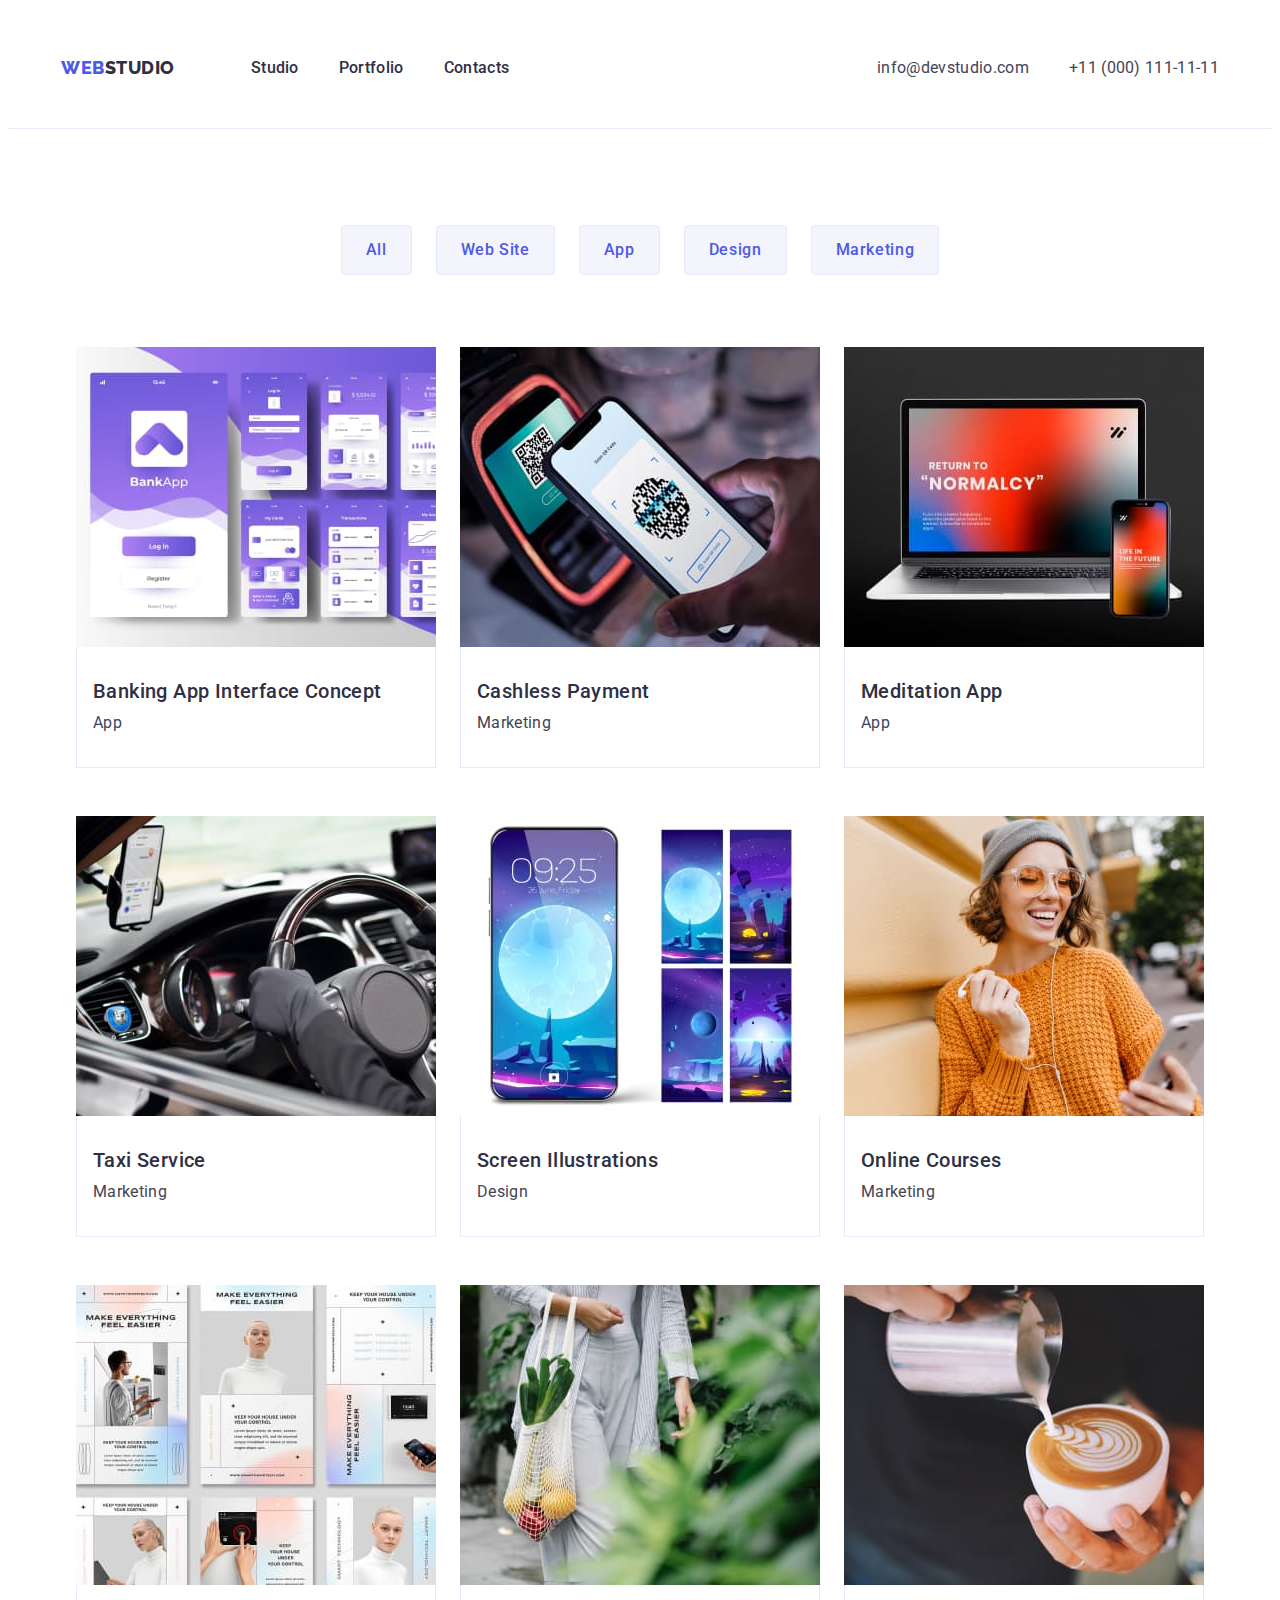
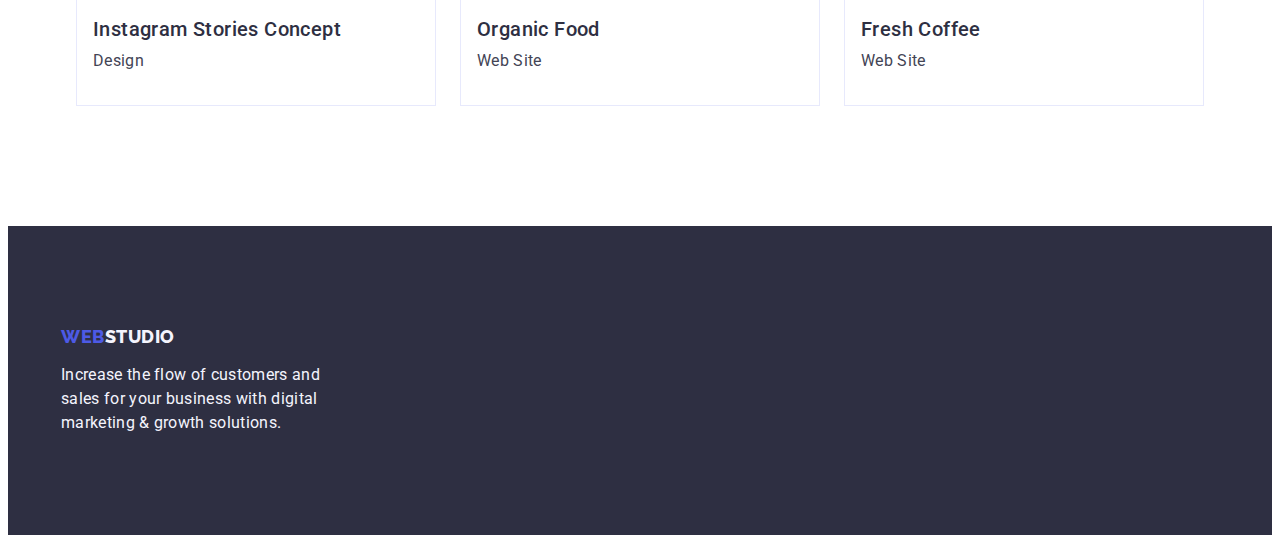
==== portfolio.html @ ac9d4837 "start" ====
<!DOCTYPE html>
<html lang="en">
  <head>
    <meta charset="UTF-8" />
    <meta http-equiv="X-UA-Compatible" content="IE=edge" />
    <meta name="viewport" content="width=device-width, initial-scale=1.0" />

    <link rel="preconnect" href="https://fonts.googleapis.com" />
    <link rel="preconnect" href="https://fonts.gstatic.com" crossorigin />
    <link
      href="https://fonts.googleapis.com/css2?family=Raleway:wght@800&family=Roboto:wght@400;500;700&display=swap"
      rel="stylesheet"
    />

    <title>Web Studio</title>
    <link
      rel="stylesheet"
      href="https://cdnjs.cloudflare.com/ajax/libs/modern-normalize/2.0.0/modern-normalize.min.css"
      integrity="sha512-4xo8blKMVCiXpTaLzQSLSw3KFOVPWhm/TRtuPVc4WG6kUgjH6J03IBuG7JZPkcWMxJ5huwaBpOpnwYElP/m6wg=="
      crossorigin="anonymous"
      referrerpolicy="no-referrer"
    />
    <link rel="stylesheet" href="./css/style.css" />
  </head>
  <body class="body">
    <header class="header">
      <div class="container header-container">
        <nav class="header-nav">
          <a class="header-name link" href="./index.html"
            >Web<span class="name-logo">Studio</span></a
          >
          <ul class="header-page list">
            <li><a class="header-menu link" href="./index.html">Studio</a></li>
            <li>
              <a class="header-menu link" href="./portfolio.html">Portfolio</a>
            </li>
            <li><a class="header-menu link" href="">Contacts</a></li>
          </ul>
        </nav>
        <address class="header-adress">
          <ul class="header-link list">
            <li>
              <a class="header-link-soc link" href="mailto:info@devstudio.com"
                >info@devstudio.com</a
              >
            </li>
            <li>
              <a class="header-link-soc link" href="tel:+110001111111"
                >+11 (000) 111-11-11</a
              >
            </li>
          </ul>
        </address>
      </div>
    </header>

    <main>
      <section class="section">
        <div class="container">
          <h1 class="visually-hidden">buttons</h1>

          <ul class="buttons list">
            <li class="buttons-list list">
              <button type="button" class="button-soc">All</button>
            </li>
            <li class="list">
              <button type="button" class="button-soc">Web Site</button>
            </li>
            <li class="list">
              <button type="button" class="button-soc">App</button>
            </li>
            <li class="list">
              <button type="button" class="button-soc">Design</button>
            </li>
            <li class="list">
              <button type="button" class="button-soc">Marketing</button>
            </li>
          </ul>

          <ul class="section-img list">
            <li class="section-work">
              <a class="section link" href="/">
                <img
                  src="./images/img1-1-portfolio.jpg"
                  alt="Banking app"
                  height="300"
                  width="360"
                />
                <div class="section-card">
                  <h2 class="section-activity">
                    Banking App Interface Concept
                  </h2>
                  <p class="section-text">App</p>
                </div>
              </a>
            </li>
            <li class="section-work">
              <a class="section link" href="/">
                <img
                  src="./images/img2-1-portfolio.jpg"
                  alt="Marketing cashless"
                  height="300"
                  width="360"
                />
                <div class="section-card">
                  <h2 class="section-activity">Cashless Payment</h2>
                  <p class="section-text">Marketing</p>
                </div>
              </a>
            </li>
            <li class="section-work">
              <a class="section link" href="/">
                <img
                  src="./images/img3-1-portfolio.jpg"
                  alt="Meditation app"
                  height="300"
                  width="360"
                />
                <div class="section-card">
                  <h2 class="section-activity">Meditation App</h2>
                  <p class="section-text">App</p>
                </div>
              </a>
            </li>
            <li class="section-work">
              <a class="section link" href="/">
                <img
                  src="./images/img1-2-portfolio.jpg"
                  alt="Marketing taxi"
                  height="300"
                  width="360"
                />
                <div class="section-card">
                  <h2 class="section-activity">Taxi Service</h2>
                  <p class="section-text">Marketing</p>
                </div>
              </a>
            </li>
            <li class="section-work">
              <a class="section link" href="/">
                <img
                  src="./images/img2-2-portfolio.jpg"
                  alt="Design illustrations"
                  height="300"
                  width="360"
                />
                <div class="section-card">
                  <h2 class="section-activity">Screen Illustrations</h2>
                  <p class="section-text">Design</p>
                </div>
              </a>
            </li>
            <li class="section-work">
              <a class="section link" href="/">
                <img
                  src="./images/img3-2-portfolio.jpg"
                  alt="Marketing courses"
                  height="300"
                  width="360"
                />
                <div class="section-card">
                  <h2 class="section-activity">Online Courses</h2>
                  <p class="section-text">Marketing</p>
                </div>
              </a>
            </li>
            <li class="section-work">
              <a class="section link" href="/">
                <img
                  src="./images/img1-3-portfolio.jpg"
                  alt="Design instagram"
                  height="300"
                  width="360"
                />
                <div class="section-card">
                  <h2 class="section-activity">Instagram Stories Concept</h2>
                  <p class="section-text">Design</p>
                </div>
              </a>
            </li>
            <li class="section-work">
              <a class="section link" href="/">
                <img
                  src="./images/img2-3-portfolio.jpg"
                  alt="Web site food"
                  height="300"
                  width="360"
                />
                <div class="section-card">
                  <h2 class="section-activity">Organic Food</h2>
                  <p class="section-text">Web Site</p>
                </div>
              </a>
            </li>
            <li class="section-work">
              <a class="section link" href="/">
                <img
                  src="./images/img3-3-portfolio.jpg"
                  alt="Web site coffee"
                  height="300"
                  width="360"
                />
                <div class="section-card">
                  <h2 class="section-activity">Fresh Coffee</h2>
                  <p class="section-text">Web Site</p>
                </div>
              </a>
            </li>
          </ul>
        </div>
      </section>
    </main>

    <footer class="footer">
      <div class="container footer-container">
        <a class="footer-name link" href="./index.html"
          >Web<span class="name">Studio</span></a
        >
        <p class="footer-text">
          Increase the flow of customers and sales for your business with
          digital marketing & growth solutions.
        </p>
      </div>
    </footer>
  </body>
</html>
---- css/style.css ----
:root {
  --text-section-color: #434455;
  --button-color: #4d5ae5;
  --logo-color: #2e2f42;
  --safari-color: #f4f4fd;
  --main-title-color: #ffffff;
}

body {
  font-family: "Roboto", sans-serif;
  background: var(--main-title-color);
  color: var(--text-section-color);
}

p,
h1,
h2,
h3,
h4,
h5,
h6 {
  margin-top: 0;
  margin-bottom: 0;
}

ul {
  list-style-type: none;
  margin-top: 0;
  margin-bottom: 0;
  padding-left: 0;
}

img {
  display: block;
}

.link {
  text-decoration: none;
}

.list {
  list-style: none;
  margin-top: 0%;
  margin-bottom: 0;
  padding-left: 0%;
}

.container {
  width: 100%;
  max-width: 1158px;
  padding-left: 15px;
  padding-right: 15px;
  margin: 0 auto;
  align-items: center;
  /* outline: 1px solid red; */
}

/*----------BODY----------*/

.body {
  color: #434455;
  background-color: #ffffff;
}

/*----------HEADER-----------*/

.header {
  background: #ffffff;
  border-bottom: 1px solid #e7e9fc;
  padding: 24px 0;
}

.header-container {
  display: flex;
  /* gap: 40px; */
  align-items: center;
}

.header-nav {
  /* padding-top: 24px;
  padding-bottom: 24px; */
  display: flex;
  align-items: center;
  /* flex-grow: 1;
  justify-content: space-between; */
}

.header-name {
  font-family: "Raleway", sans-serif;
  font-style: normal;
  font-weight: 800;
  font-size: 18px;
  line-height: 1.17;
  letter-spacing: 0.03em;
  text-transform: uppercase;
  color: var(--button-color);
  display: inline-block;
  margin-right: 76px;
}

.header-name span {
  font-family: "Raleway", sans-serif;
  color: var(--logo-color);
}

.header-page {
  display: flex;
  gap: 40px;
  justify-content: space-between;
}

.header-menu {
  display: flex;
  font-weight: 500;
  font-size: 16px;
  line-height: 1.5;
  letter-spacing: 0.02em;
  color: var(--logo-color);
  padding: 24px 0;
}

.header-menu:hover,
.header-menu:focus {
  color: #404bbf;
}

.header-adress {
  font-style: normal;
  margin-left: auto;
}

.header-link {
  display: flex;
  gap: 40px;
}

.header-link-soc {
  font-weight: 400;
  font-size: 16px;
  line-height: 1.5;
  letter-spacing: 0.02em;
  color: #434455;
}

.header-link-soc:hover,
.header-link-soc:focus {
  color: #404bbf;
}

/*----------HERO-----------*/

.hero {
  padding-top: 188px;
  padding-bottom: 188px;
  background: var(--logo-color);
}

.hero-name {
  font-family: "Roboto";
  font-style: normal;
  text-align: center;
  font-weight: 700;
  font-size: 56px;
  line-height: 1.07;
  letter-spacing: 0.02em;
  color: var(--main-title-color);
  margin-left: auto;
  margin-right: auto;
  margin-bottom: 48px;
  max-width: 496px;
  max-height: 120px;
}

.hero-button {
  font-family: "Roboto", sans-serif;
  font-style: normal;
  font-weight: 500;
  font-size: 16px;
  line-height: 1.5;
  letter-spacing: 0.04em;
  color: var(--main-title-color);
  background-color: var(--button-color);
  cursor: pointer;
  display: block;
  min-width: 169px;
  min-height: 56px;
  text-align: center;
  border: none;
  background-color: var(--button-color);
  border-radius: 4px;
  margin-left: auto;
  margin-right: auto;
}

.hero-button:hover,
.hero-button:focus {
  background-color: #404bbf;
}

/*----------SECTION1-----------*/

.scroll {
  padding-top: 120px;
  padding-bottom: 120px;
}

.scroll-list {
  display: flex;
  gap: 24px;
}

.visually-hidden {
  position: absolute;
  width: 1px;
  height: 1px;
  margin: -1px;
  border: 0;
  padding: 0;
  white-space: nowrap;
  clip-path: inset(100%);
  clip: rect(0 0 0 0);
  overflow: hidden;
}

.scroll-item {
  width: calc((100% - 72px) / 4);
}

.scroll-name {
  font-weight: 500;
  font-size: 20px;
  line-height: 1.2;
  letter-spacing: 0.02em;
  color: var(--logo-color);
  list-style: none;
  margin-bottom: 8px;
}

.scroll-text {
  /* font-weight: 400; */
  font-size: 16px;
  line-height: 1.5;
  letter-spacing: 0.02em;
  color: #434455;
}

/*----------WORK-----------*/

.work-are {
  padding-bottom: 120px;
}

.work-name {
  font-weight: 700;
  font-size: 36px;
  line-height: 1.11;
  letter-spacing: 0.02em;
  text-align: center;
  text-transform: capitalize;
  color: var(--logo-color);
  margin-bottom: 72px;
}

.work-list {
  /* padding-top: 20px;
  padding-bottom: 120px; */
  display: flex;
  gap: 24px;
}

/* .work-item {
  width: calc((100% - 48px) / 3);
} */

/*----------MADE-----------*/

.made {
  background-color: var(--safari-color);
  height: 732px;
  padding-top: 120px;
  padding-bottom: 120px;
}

.made-team {
  font-weight: 700;
  font-size: 36px;
  line-height: 1.11;
  letter-spacing: 0.02em;
  text-align: center;
  text-transform: capitalize;
  color: var(--logo-color);
  /* padding-top: 120px; */
  margin-bottom: 72px;
}

.made-list {
  display: flex;
  gap: 24px;
}

.made-item {
  background-color: #ffffff;
  border-radius: 0px 0px 4px 4px;
}

.made-name {
  font-weight: 500;
  font-size: 20px;
  line-height: 1.2;
  letter-spacing: 0.02em;
  color: var(--logo-color);
  text-align: center;
  /* padding-top: 32px; */
  margin-bottom: 8px;
}

.made-card {
  padding: 32px 16px;
}

.made-activity {
  font-weight: 400;
  font-size: 16px;
  line-height: 1.5;
  letter-spacing: 0.02em;
  color: #434455;
  text-align: center;
  /* padding-bottom: 32px; */
}

/*----------FOOTER-----------*/

.footer {
  background-color: var(--logo-color);
  /* height: 312px; */
  padding-top: 100px;
  padding-bottom: 100px;
}

.footer-container {
  /* display: block; */
  /* padding-top: 100px;
  padding-bottom: 100px; */
}

.footer-name {
  font-family: "Raleway", sans-serif;
  font-style: normal;
  font-weight: 800;
  font-size: 18px;
  line-height: 1.17;
  letter-spacing: 0.03em;
  text-transform: uppercase;
  color: var(--button-color);
  display: inline-block;
  margin-bottom: 16px;
}

.name {
  font-family: "Raleway", sans-serif;
  color: var(--safari-color);
}

.footer-text {
  font-weight: 400;
  font-size: 16px;
  line-height: 1.5;
  letter-spacing: 0.02em;
  color: var(--safari-color);
  width: 264px;
  /* height: 72px;
  padding-top: 16px; */
}

/*===============PORTFOLIO===============*/
/*---------------HEADER---------------*/

/*-----------------MAIN-----------------*/

.name-logo {
  color: #2e2f42;
}

.button-soc {
  font-family: "Roboto", sans-serif;
  font-style: normal;
  font-weight: 500;
  font-size: 16px;
  line-height: 1.5;
  letter-spacing: 0.04em;
  color: var(--button-color);
  background-color: var(--safari-color);
  cursor: pointer;
  border: 1px solid #e7e9fc;
  border-radius: 4px;
  display: block;
  padding: 12px 24px 12px 24px;
}

.button-soc:hover,
.button-soc:focus {
  color: #ffffff;
  background-color: #404bbf;
  border: 1px solid transparent;
}

.buttons {
  display: flex;
  justify-content: center;
  margin-bottom: 72px;
  margin-left: auto;
  margin-right: auto;
  gap: 24px;
}

/* .buttons-list {
} */

/*-----------------SECTION-----------------*/

.section {
  padding-top: 96px;
  padding-bottom: 120px;
}

.section-img {
  display: flex;
  flex-wrap: wrap;
  flex-direction: row;
  justify-content: center;
  padding: 0px;
  gap: 24px;
  row-gap: 48px;
}

.section-card {
  /* padding-top: 32px;
  padding-bottom: 32px;
  padding-left: 16px; */
  border-bottom: 1px solid #e7e9fc;
  border-left: 1px solid #e7e9fc;
  border-right: 1px solid #e7e9fc;
  padding: 32px 16px;
}

.section-work {
  /* width: calc((100%-48px) / 3); */
  background-color: #ffffff;
}

.section-activity {
  font-weight: 500;
  font-size: 20px;
  line-height: 1.2;
  letter-spacing: 0.02em;
  color: var(--logo-color);
  margin-bottom: 8px;
}

.section-text {
  /* font-weight: 400; */
  font-size: 16px;
  line-height: 1.5;
  letter-spacing: 0.02em;
  color: var(--text-section-color);
}
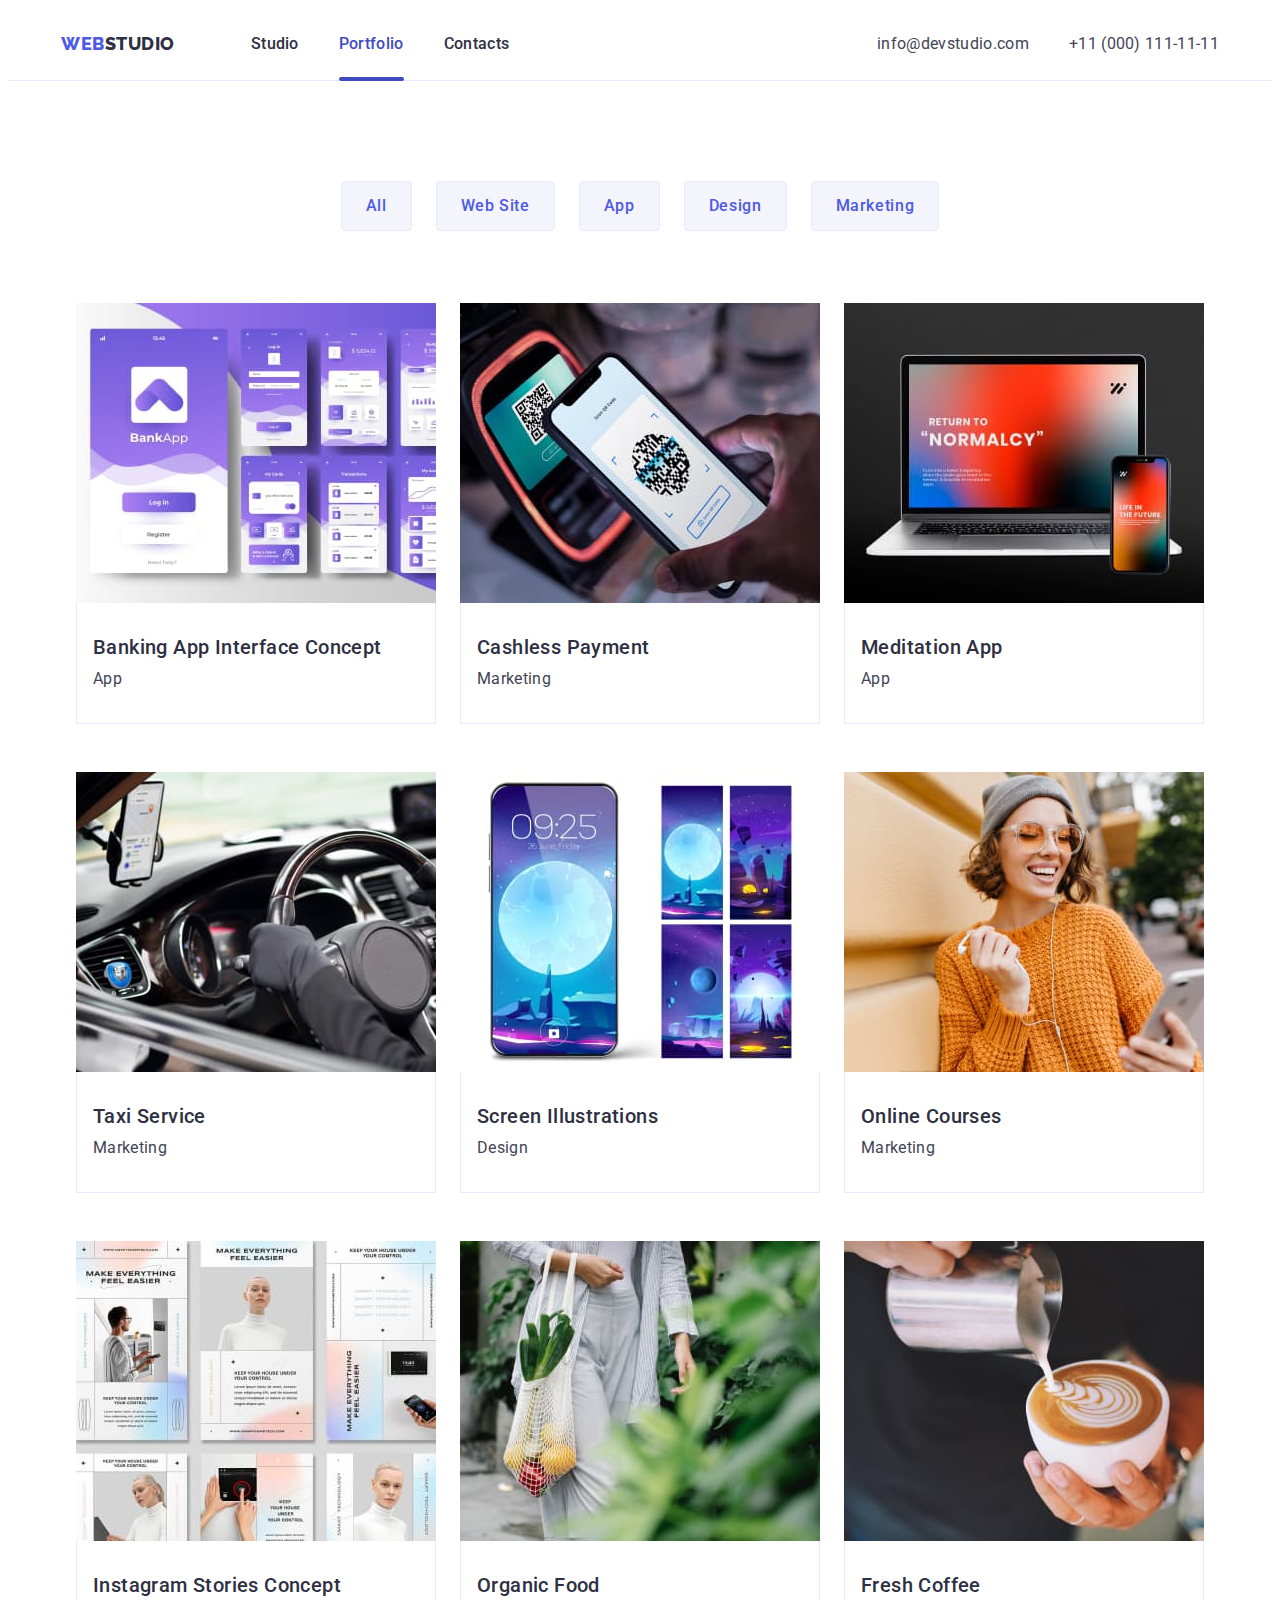
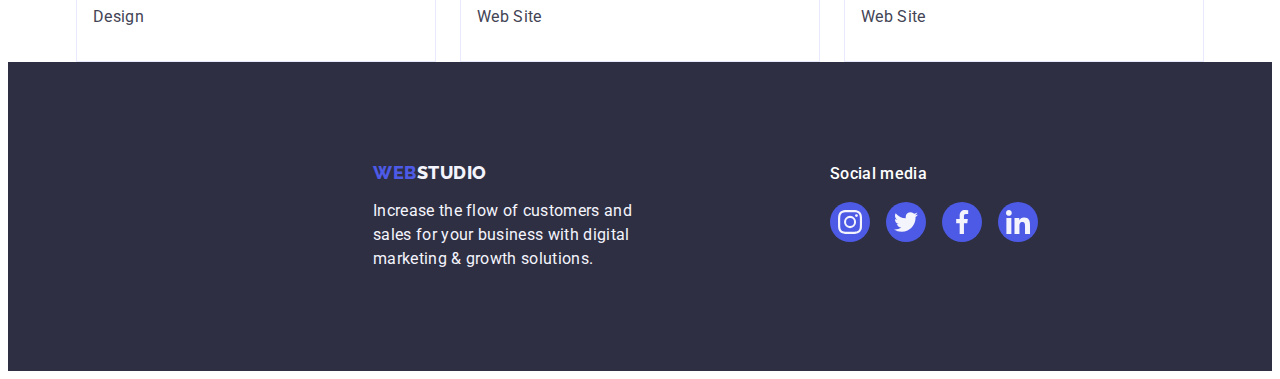
==== commit 7aaa461e: "ready" ====
--- a/portfolio.html
+++ b/portfolio.html
@@ -30,9 +30,13 @@
             >Web<span class="name-logo">Studio</span></a
           >
           <ul class="header-page list">
-            <li><a class="header-menu link" href="./index.html">Studio</a></li>
             <li>
-              <a class="header-menu link" href="./portfolio.html">Portfolio</a>
+              <a class="header-menu link" href="./index.html">Studio</a>
+            </li>
+            <li>
+              <a class="header-menu link active" href="./portfolio.html"
+                >Portfolio</a
+              >
             </li>
             <li><a class="header-menu link" href="">Contacts</a></li>
           </ul>
@@ -80,12 +84,19 @@
           <ul class="section-img list">
             <li class="section-work">
               <a class="section link" href="/">
-                <img
-                  src="./images/img1-1-portfolio.jpg"
-                  alt="Banking app"
-                  height="300"
-                  width="360"
-                />
+                <div class="section-cover-block">
+                  <img
+                    src="./images/img1-1-portfolio.jpg"
+                    alt="Banking app"
+                    height="300"
+                    width="360"
+                  />
+                  <p class="section-cover-text">
+                    14 Stylish and User-Friendly App Design Concepts · Task
+                    Manager App · Calorie Tracker App · Exotic Fruit Ecommerce
+                    App · Cloud Storage App
+                  </p>
+                </div>
                 <div class="section-card">
                   <h2 class="section-activity">
                     Banking App Interface Concept
@@ -96,12 +107,19 @@
             </li>
             <li class="section-work">
               <a class="section link" href="/">
-                <img
-                  src="./images/img2-1-portfolio.jpg"
-                  alt="Marketing cashless"
-                  height="300"
-                  width="360"
-                />
+                <div class="section-cover-block">
+                  <img
+                    src="./images/img2-1-portfolio.jpg"
+                    alt="Banking app"
+                    height="300"
+                    width="360"
+                  />
+                  <p class="section-cover-text">
+                    14 Stylish and User-Friendly App Design Concepts · Task
+                    Manager App · Calorie Tracker App · Exotic Fruit Ecommerce
+                    App · Cloud Storage App
+                  </p>
+                </div>
                 <div class="section-card">
                   <h2 class="section-activity">Cashless Payment</h2>
                   <p class="section-text">Marketing</p>
@@ -110,12 +128,19 @@
             </li>
             <li class="section-work">
               <a class="section link" href="/">
-                <img
-                  src="./images/img3-1-portfolio.jpg"
-                  alt="Meditation app"
-                  height="300"
-                  width="360"
-                />
+                <div class="section-cover-block">
+                  <img
+                    src="./images/img3-1-portfolio.jpg"
+                    alt="Banking app"
+                    height="300"
+                    width="360"
+                  />
+                  <p class="section-cover-text">
+                    14 Stylish and User-Friendly App Design Concepts · Task
+                    Manager App · Calorie Tracker App · Exotic Fruit Ecommerce
+                    App · Cloud Storage App
+                  </p>
+                </div>
                 <div class="section-card">
                   <h2 class="section-activity">Meditation App</h2>
                   <p class="section-text">App</p>
@@ -124,12 +149,19 @@
             </li>
             <li class="section-work">
               <a class="section link" href="/">
-                <img
-                  src="./images/img1-2-portfolio.jpg"
-                  alt="Marketing taxi"
-                  height="300"
-                  width="360"
-                />
+                <div class="section-cover-block">
+                  <img
+                    src="./images/img1-2-portfolio.jpg"
+                    alt="Banking app"
+                    height="300"
+                    width="360"
+                  />
+                  <p class="section-cover-text">
+                    14 Stylish and User-Friendly App Design Concepts · Task
+                    Manager App · Calorie Tracker App · Exotic Fruit Ecommerce
+                    App · Cloud Storage App
+                  </p>
+                </div>
                 <div class="section-card">
                   <h2 class="section-activity">Taxi Service</h2>
                   <p class="section-text">Marketing</p>
@@ -138,12 +170,19 @@
             </li>
             <li class="section-work">
               <a class="section link" href="/">
-                <img
-                  src="./images/img2-2-portfolio.jpg"
-                  alt="Design illustrations"
-                  height="300"
-                  width="360"
-                />
+                <div class="section-cover-block">
+                  <img
+                    src="./images/img2-2-portfolio.jpg"
+                    alt="Banking app"
+                    height="300"
+                    width="360"
+                  />
+                  <p class="section-cover-text">
+                    14 Stylish and User-Friendly App Design Concepts · Task
+                    Manager App · Calorie Tracker App · Exotic Fruit Ecommerce
+                    App · Cloud Storage App
+                  </p>
+                </div>
                 <div class="section-card">
                   <h2 class="section-activity">Screen Illustrations</h2>
                   <p class="section-text">Design</p>
@@ -152,12 +191,19 @@
             </li>
             <li class="section-work">
               <a class="section link" href="/">
-                <img
-                  src="./images/img3-2-portfolio.jpg"
-                  alt="Marketing courses"
-                  height="300"
-                  width="360"
-                />
+                <div class="section-cover-block">
+                  <img
+                    src="./images/img3-2-portfolio.jpg"
+                    alt="Banking app"
+                    height="300"
+                    width="360"
+                  />
+                  <p class="section-cover-text">
+                    14 Stylish and User-Friendly App Design Concepts · Task
+                    Manager App · Calorie Tracker App · Exotic Fruit Ecommerce
+                    App · Cloud Storage App
+                  </p>
+                </div>
                 <div class="section-card">
                   <h2 class="section-activity">Online Courses</h2>
                   <p class="section-text">Marketing</p>
@@ -166,12 +212,19 @@
             </li>
             <li class="section-work">
               <a class="section link" href="/">
-                <img
-                  src="./images/img1-3-portfolio.jpg"
-                  alt="Design instagram"
-                  height="300"
-                  width="360"
-                />
+                <div class="section-cover-block">
+                  <img
+                    src="./images/img1-3-portfolio.jpg"
+                    alt="Banking app"
+                    height="300"
+                    width="360"
+                  />
+                  <p class="section-cover-text">
+                    14 Stylish and User-Friendly App Design Concepts · Task
+                    Manager App · Calorie Tracker App · Exotic Fruit Ecommerce
+                    App · Cloud Storage App
+                  </p>
+                </div>
                 <div class="section-card">
                   <h2 class="section-activity">Instagram Stories Concept</h2>
                   <p class="section-text">Design</p>
@@ -180,12 +233,19 @@
             </li>
             <li class="section-work">
               <a class="section link" href="/">
-                <img
-                  src="./images/img2-3-portfolio.jpg"
-                  alt="Web site food"
-                  height="300"
-                  width="360"
-                />
+                <div class="section-cover-block">
+                  <img
+                    src="./images/img2-3-portfolio.jpg"
+                    alt="Banking app"
+                    height="300"
+                    width="360"
+                  />
+                  <p class="section-cover-text">
+                    14 Stylish and User-Friendly App Design Concepts · Task
+                    Manager App · Calorie Tracker App · Exotic Fruit Ecommerce
+                    App · Cloud Storage App
+                  </p>
+                </div>
                 <div class="section-card">
                   <h2 class="section-activity">Organic Food</h2>
                   <p class="section-text">Web Site</p>
@@ -194,12 +254,19 @@
             </li>
             <li class="section-work">
               <a class="section link" href="/">
-                <img
-                  src="./images/img3-3-portfolio.jpg"
-                  alt="Web site coffee"
-                  height="300"
-                  width="360"
-                />
+                <div class="section-cover-block">
+                  <img
+                    src="./images/img3-3-portfolio.jpg"
+                    alt="Banking app"
+                    height="300"
+                    width="360"
+                  />
+                  <p class="section-cover-text">
+                    14 Stylish and User-Friendly App Design Concepts · Task
+                    Manager App · Calorie Tracker App · Exotic Fruit Ecommerce
+                    App · Cloud Storage App
+                  </p>
+                </div>
                 <div class="section-card">
                   <h2 class="section-activity">Fresh Coffee</h2>
                   <p class="section-text">Web Site</p>
@@ -221,6 +288,64 @@
           digital marketing & growth solutions.
         </p>
       </div>
+      </div>
+      <div class="container footer-social">
+        <h3 class="footer-soc-title">Social media</h3>
+        <ul class="footer-soc-list">
+          <li class="footer-soc-item">
+            <a
+              class="footer-soc-link"
+              href="https://www.instagram.com"
+              aria-label="instagram"
+              target="_blank"
+              rel="noopener noreferrer"
+            >
+              <svg class="footer-soc-icon" width="40" height="40">
+                <use href="./images/icons.svg#icon-instagram"></use>
+              </svg>
+            </a>
+          </li>
+          <li class="footer-soc-item">
+            <a
+              class="footer-soc-link"
+              href="https://twitter.com"
+              aria-label="twitter"
+              target="_blank"
+              rel="noopener noreferrer"
+            >
+              <svg class="footer-soc-icon" width="40" height="40">
+                <use href="./images/icons.svg#icon-twitter"></use>
+              </svg>
+            </a>
+          </li>
+          <li class="footer-soc-item">
+            <a
+              class="footer-soc-link"
+              href="https://www.facebook.com"
+              aria-label="facebook"
+              target="_blank"
+              rel="noopener noreferrer"
+            >
+              <svg class="footer-soc-icon" width="40" height="40">
+                <use href="./images/icons.svg#icon-facebook"></use>
+              </svg>
+            </a>
+          </li>
+          <li class="footer-soc-item">
+            <a
+              class="footer-soc-link"
+              href="https://in.linkedin.com"
+              aria-label="linkedin"
+              target="_blank"
+              rel="noopener noreferrer"
+            >
+              <svg class="footer-soc-icon" width="40" height="40">
+                <use href="./images/icons.svg#icon-linkedin"></use>
+              </svg>
+            </a>
+          </li>
+        </ul>
+      </div>
     </footer>
   </body>
 </html>
--- a/css/style.css
+++ b/css/style.css
@@ -67,13 +67,14 @@
 .header {
   background: #ffffff;
   border-bottom: 1px solid #e7e9fc;
-  padding: 24px 0;
+  /* padding: 24px 0; */
 }
 
 .header-container {
   display: flex;
   /* gap: 40px; */
   align-items: center;
+  margin-bottom: ;
 }
 
 .header-nav {
@@ -117,6 +118,25 @@
   letter-spacing: 0.02em;
   color: var(--logo-color);
   padding: 24px 0;
+  transition: color 250ms linear;
+  transition-timing-function: cubic-bezier(0.4, 0, 0.2, 1);
+}
+
+.active {
+  position: relative;
+  display: inline-block;
+  color: #404bbf;
+}
+
+.active::after {
+  content: "";
+  position: absolute;
+  width: 100%;
+  height: 4px;
+  left: 0px;
+  background: #404bbf;
+  border-radius: 2px;
+  bottom: -1px;
 }
 
 .header-menu:hover,
@@ -153,6 +173,17 @@
   padding-top: 188px;
   padding-bottom: 188px;
   background: var(--logo-color);
+  background-image: linear-gradient(
+      to bottom,
+      rgba(46, 47, 66, 0.7),
+      rgba(46, 47, 66, 0.7)
+    ),
+    url(../images/people-office.jpg);
+  background-repeat: no-repeat;
+  background-position: center;
+  background-size: cover;
+  max-width: 1440px;
+  margin: 0 auto;
 }
 
 .hero-name {
@@ -190,11 +221,15 @@
   border-radius: 4px;
   margin-left: auto;
   margin-right: auto;
+  transition-property: background-color;
+  transition-duration: 250ms;
+  transition-timing-function: cubic-bezier(0.4, 0, 0.2, 1);
 }
 
 .hero-button:hover,
 .hero-button:focus {
   background-color: #404bbf;
+  box-shadow: 0px 4px 4px rgba(0, 0, 0, 0.15);
 }
 
 /*----------SECTION1-----------*/
@@ -207,6 +242,7 @@
 .scroll-list {
   display: flex;
   gap: 24px;
+  width: calc((100% - 72) / 4);
 }
 
 .visually-hidden {
@@ -226,6 +262,21 @@
   width: calc((100% - 72px) / 4);
 }
 
+.scroll-icon-fond {
+  display: flex;
+  align-items: center;
+  justify-content: center;
+  height: 112px;
+  background-color: var(--safari-color);
+  padding: 24px 100px;
+  border-radius: 4px;
+  margin-bottom: 8px;
+}
+
+.scroll-icon-item {
+  fill: #4d5ae5;
+}
+
 .scroll-name {
   font-weight: 500;
   font-size: 20px;
@@ -328,6 +379,98 @@
   /* padding-bottom: 32px; */
 }
 
+.made-soc-list {
+  display: flex;
+  gap: 24px;
+  justify-content: center;
+  align-items: center;
+  padding: 32px 0;
+}
+
+.made-soc-item {
+  background-color: var(--button-color);
+  width: 40px;
+  height: 40px;
+  border-radius: 50%;
+}
+
+.made-soc-link {
+  display: flex;
+  justify-content: center;
+  align-items: center;
+  width: 100%;
+  height: 100%;
+  background-color: var(--button-color);
+  border-radius: 50%;
+  transition: background-color 250ms cubic-bezier(0.4, 0, 0.2, 1);
+}
+
+.made-soc-icon {
+  fill: var(--safari-color);
+}
+
+.made-soc-link:hover,
+.made-soc-link:focus {
+  background-color: #404bbf;
+}
+
+.costumers-container {
+  padding-bottom: 120px;
+}
+
+.customers-title {
+  font-size: 36px;
+  line-height: 1.11;
+  text-align: center;
+  letter-spacing: 0.02em;
+  text-transform: capitalize;
+  color: var(--logo-color);
+  margin-top: 120px;
+  margin-bottom: 72px;
+}
+
+.customers-list {
+  display: flex;
+  align-items: flex-start;
+  padding: 0px;
+  gap: 24px;
+}
+
+.customers-item {
+  width: calc((100% - 120px) / 6);
+  height: 88px;
+}
+
+.customers-link {
+  width: 100%;
+  height: 100%;
+  border: 1px solid #8e8f99;
+  border-radius: 4px;
+  display: flex;
+  align-items: center;
+  justify-content: center;
+  color: #8e8f99;
+  transition: border-color 250ms cubic-bezier(0.4, 0, 0.2, 1),
+    color 250ms cubic-bezier(0.4, 0, 0.2, 1);
+}
+
+.customers-icon {
+  fill: currentColor;
+}
+.customers-link:hover,
+.customers-link:focus {
+  border-color: #404bbf;
+  color: #404bbf;
+  box-shadow: 0px 4px 4px rgba(0, 0, 0, 0.25);
+}
+
+.customers-item:hover .customers-link,
+.customers-item:focus .customers-link {
+  border: 1px solid #404bbf;
+  box-shadow: 0px 4px 4px rgba(0, 0, 0, 0.25);
+  border-radius: 4px;
+}
+
 /*----------FOOTER-----------*/
 
 .footer {
@@ -335,12 +478,13 @@
   /* height: 312px; */
   padding-top: 100px;
   padding-bottom: 100px;
+  display: flex;
 }
 
 .footer-container {
-  /* display: block; */
-  /* padding-top: 100px;
-  padding-bottom: 100px; */
+  /* display: flex; */
+  align-items: center;
+  margin-left: 350px;
 }
 
 .footer-name {
@@ -362,14 +506,58 @@
 }
 
 .footer-text {
-  font-weight: 400;
   font-size: 16px;
   line-height: 1.5;
   letter-spacing: 0.02em;
   color: var(--safari-color);
   width: 264px;
-  /* height: 72px;
-  padding-top: 16px; */
+  margin-left: 0;
+}
+
+.footer-social {
+}
+
+.footer-soc-title {
+  font-weight: 500;
+  font-size: 16px;
+  line-height: 1.5;
+  letter-spacing: 0.02em;
+  color: var(--main-title-color);
+  margin-bottom: 16px;
+}
+
+.footer-soc-list {
+  display: flex;
+  gap: 16px;
+  /* justify-content: center;
+  align-items: center;
+  padding: 32px 0; */
+}
+
+.footer-soc-item {
+  width: 40px;
+  height: 40px;
+}
+
+.footer-soc-icon {
+  fill: #f4f4fd;
+}
+
+.footer-soc-link:hover,
+.footer-soc-link:focus {
+  background-color: #31d0aa;
+  border-radius: 50%;
+}
+
+.footer-soc-link {
+  background-color: var(--button-color);
+  border-radius: 50%;
+  display: flex;
+  justify-content: center;
+  align-items: center;
+  width: 100%;
+  height: 100%;
+  transition: background-color 250ms cubic-bezier(0.4, 0, 0.2, 1);
 }
 
 /*===============PORTFOLIO===============*/
@@ -379,6 +567,10 @@
 
 .name-logo {
   color: #2e2f42;
+}
+
+.buttons {
+  margin-top: 100px;
 }
 
 .button-soc {
@@ -395,6 +587,10 @@
   border-radius: 4px;
   display: block;
   padding: 12px 24px 12px 24px;
+  transition: color 250ms cubic-bezier(0.4, 0, 0.2, 1),
+    background-color 250ms cubic-bezier(0.4, 0, 0.2, 1),
+    border-color 250ms cubic-bezier(0.4, 0, 0.2, 1),
+    box-shadow 250ms cubic-bezier(0.4, 0, 0.2, 1);
 }
 
 .button-soc:hover,
@@ -402,6 +598,8 @@
   color: #ffffff;
   background-color: #404bbf;
   border: 1px solid transparent;
+  box-shadow: 0px 3px 1px rgba(0, 0, 0, 0.1), 0px 2px 1px rgba(0, 0, 0, 0.08),
+    0px 2px 2px rgba(0, 0, 0, 0.12);
 }
 
 .buttons {
@@ -419,8 +617,21 @@
 /*-----------------SECTION-----------------*/
 
 .section {
-  padding-top: 96px;
-  padding-bottom: 120px;
+  /* padding-top: 96px;
+  padding-bottom: 120px; */
+  display: block;
+  transition: box-shadow 250ms cubic-bezier(0.4, 0, 0.2, 1);
+}
+
+.section:hover,
+.section:focus {
+  box-shadow: 0px 1px 6px rgba(46, 47, 66, 0.08),
+    0px 1px 1px rgba(46, 47, 66, 0.16), 0px 2px 1px rgba(46, 47, 66, 0.08);
+}
+
+.section:hover .section-text,
+.section:focus .section-text {
+  transform: translateY(0%);
 }
 
 .section-img {
@@ -431,6 +642,7 @@
   padding: 0px;
   gap: 24px;
   row-gap: 48px;
+  width: calc((100% - 48 px) / 3);
 }
 
 .section-card {
@@ -446,6 +658,11 @@
 .section-work {
   /* width: calc((100%-48px) / 3); */
   background-color: #ffffff;
+  overflow: hidden;
+}
+
+.section-work:hover .section-cover-text {
+  transform: translate(0);
 }
 
 .section-activity {
@@ -464,3 +681,96 @@
   letter-spacing: 0.02em;
   color: var(--text-section-color);
 }
+
+.section-cover-block {
+  position: relative;
+  overflow: hidden;
+  top: 0;
+  left: 0;
+  /* transition: transform 250ms cubic-bezier(0.4, 0, 0.2, 1); */
+}
+
+.section-cover-text {
+  font-size: 16px;
+  line-height: 1.5;
+  letter-spacing: 0.02em;
+  color: var(--safari-color);
+  padding: 40px 32px;
+  height: 100%;
+  position: absolute;
+  background: var(--button-color);
+  top: 0;
+  left: 0;
+  transform: translateY(100%);
+  transition-property: transform;
+  transition-duration: 250ms;
+  transition-timing-function: cubic-bezier(0.4, 0, 0.2, 1);
+}
+
+/* =========================MODAL=====================  */
+
+.backdrop {
+  position: fixed;
+  top: 0;
+  width: 100%;
+  height: 100%;
+  background: rgba(46, 47, 66, 0.4);
+  transition: opacity, visibility;
+  transition-duration: 250ms;
+  transition-timing-function: cubic-bezier(0.4, 0, 0.2, 1);
+}
+
+.backdrop.is-hidden .modal {
+  transform: translate(-50%, -50%) scale (0);
+}
+
+.modal {
+  position: absolute;
+  top: 50%;
+  left: 50%;
+  transform: translate(-50%, -50%) scale(1);
+  transition: transform 250ms cubic-bezier(0.4, 0, 0.2, 1);
+  width: 408px;
+  min-height: 584px;
+  background-color: #fcfcfc;
+  box-shadow: 0px 1px 1px rgba(0, 0, 0, 0.14), 0px 1px 3px rgba(0, 0, 0, 0.12),
+    0px 2px 1px rgba(0, 0, 0, 0.2);
+  border-radius: 4px;
+}
+.modal-button {
+  position: absolute;
+  display: flex;
+  align-items: center;
+  justify-content: center;
+  right: 24px;
+  top: 24px;
+  width: 24px;
+  height: 24px;
+  border: 1px solid rgba(0, 0, 0, 0.1);
+  border-radius: 50%;
+  cursor: pointer;
+  background-color: #e7e9fc;
+  padding: 0;
+  transition: background-color 250ms cubic-bezier(0.4, 0, 0.2, 1),
+    border 250ms cubic-bezier(0.4, 0, 0.2, 1);
+}
+
+.modal-button:hover,
+.modal-button:focus {
+  background-color: #404bbf;
+  border: none;
+}
+.modal-icon {
+  transition: fill 250ms cubic-bezier(0.4, 0, 0.2, 1);
+}
+
+.modal-button:hover .modal-icon,
+.modal-button:focus .modal-icon {
+  fill: #ffffff;
+}
+
+.is-hidden {
+  visibility: hidden;
+  opacity: 0;
+  pointer-events: none;
+}
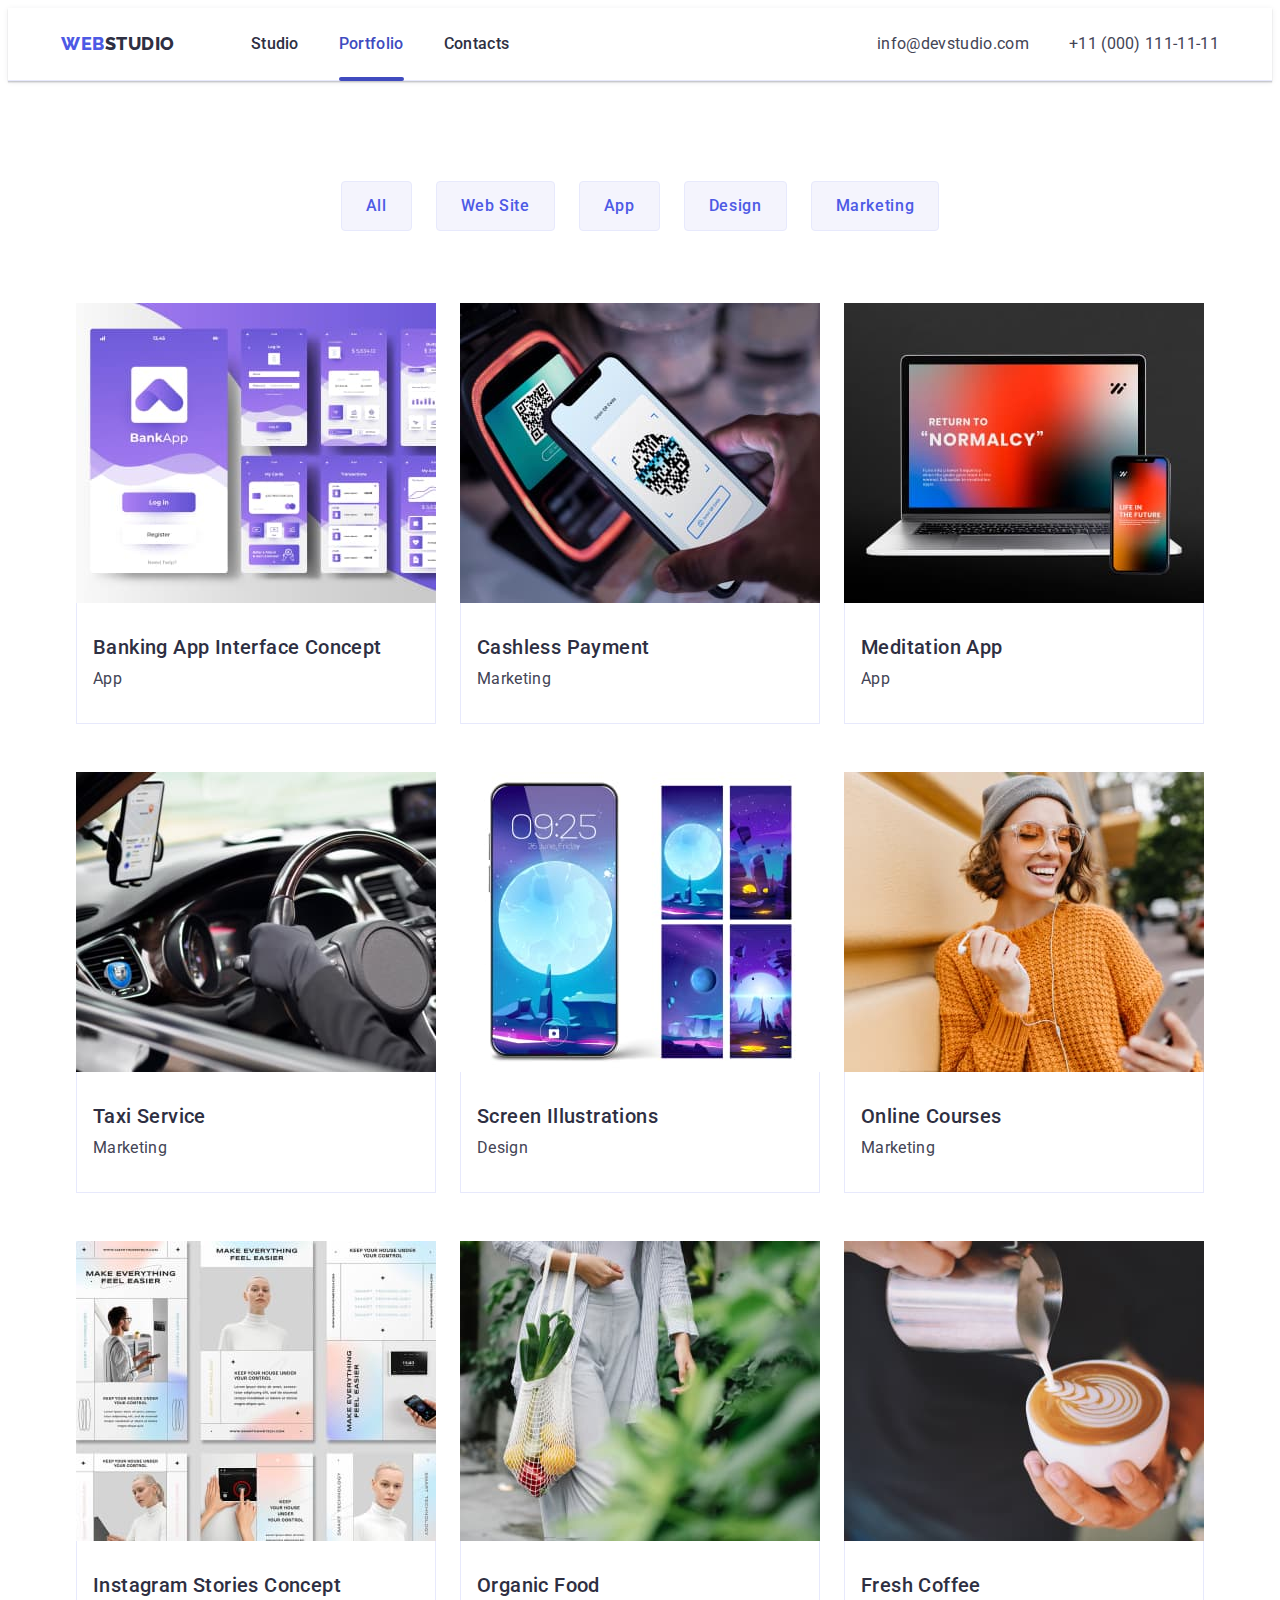
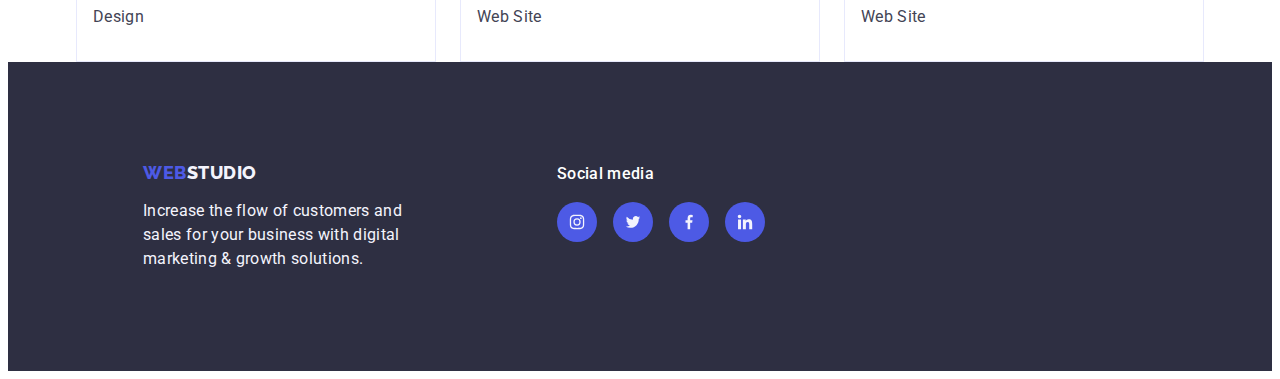
==== commit 94d24b9c: "after 1-check" ====
--- a/portfolio.html
+++ b/portfolio.html
@@ -279,72 +279,73 @@
     </main>
 
     <footer class="footer">
-      <div class="container footer-container">
-        <a class="footer-name link" href="./index.html"
-          >Web<span class="name">Studio</span></a
-        >
-        <p class="footer-text">
-          Increase the flow of customers and sales for your business with
-          digital marketing & growth solutions.
-        </p>
-      </div>
-      </div>
-      <div class="container footer-social">
-        <h3 class="footer-soc-title">Social media</h3>
-        <ul class="footer-soc-list">
-          <li class="footer-soc-item">
-            <a
-              class="footer-soc-link"
-              href="https://www.instagram.com"
-              aria-label="instagram"
-              target="_blank"
-              rel="noopener noreferrer"
-            >
-              <svg class="footer-soc-icon" width="40" height="40">
-                <use href="./images/icons.svg#icon-instagram"></use>
-              </svg>
-            </a>
-          </li>
-          <li class="footer-soc-item">
-            <a
-              class="footer-soc-link"
-              href="https://twitter.com"
-              aria-label="twitter"
-              target="_blank"
-              rel="noopener noreferrer"
-            >
-              <svg class="footer-soc-icon" width="40" height="40">
-                <use href="./images/icons.svg#icon-twitter"></use>
-              </svg>
-            </a>
-          </li>
-          <li class="footer-soc-item">
-            <a
-              class="footer-soc-link"
-              href="https://www.facebook.com"
-              aria-label="facebook"
-              target="_blank"
-              rel="noopener noreferrer"
-            >
-              <svg class="footer-soc-icon" width="40" height="40">
-                <use href="./images/icons.svg#icon-facebook"></use>
-              </svg>
-            </a>
-          </li>
-          <li class="footer-soc-item">
-            <a
-              class="footer-soc-link"
-              href="https://in.linkedin.com"
-              aria-label="linkedin"
-              target="_blank"
-              rel="noopener noreferrer"
-            >
-              <svg class="footer-soc-icon" width="40" height="40">
-                <use href="./images/icons.svg#icon-linkedin"></use>
-              </svg>
-            </a>
-          </li>
-        </ul>
+      <div class="all-footer">
+        <div class="container footer-container">
+          <a class="footer-name link" href="./index.html"
+            >Web<span class="name">Studio</span></a
+          >
+          <p class="footer-text">
+            Increase the flow of customers and sales for your business with
+            digital marketing & growth solutions.
+          </p>
+        </div>
+        <div class="container footer-social">
+          <p class="footer-soc-title">Social media</p>
+          <ul class="footer-soc-list">
+            <li class="footer-soc-item">
+              <a
+                class="footer-soc-link"
+                href="https://www.instagram.com"
+                aria-label="instagram"
+                target="_blank"
+                rel="noopener noreferrer"
+              >
+                <svg class="footer-soc-icon" width="24" height="24">
+                  <use href="./images/icons.svg#icon-instagram"></use>
+                </svg>
+              </a>
+            </li>
+            <li class="footer-soc-item">
+              <a
+                class="footer-soc-link"
+                href="https://twitter.com"
+                aria-label="twitter"
+                target="_blank"
+                rel="noopener noreferrer"
+              >
+                <svg class="footer-soc-icon" width="24" height="24">
+                  <use href="./images/icons.svg#icon-twitter"></use>
+                </svg>
+              </a>
+            </li>
+            <li class="footer-soc-item">
+              <a
+                class="footer-soc-link"
+                href="https://www.facebook.com"
+                aria-label="facebook"
+                target="_blank"
+                rel="noopener noreferrer"
+              >
+                <svg class="footer-soc-icon" width="24" height="24">
+                  <use href="./images/icons.svg#icon-facebook"></use>
+                </svg>
+              </a>
+            </li>
+            <li class="footer-soc-item">
+              <a
+                class="footer-soc-link"
+                href="https://in.linkedin.com"
+                aria-label="linkedin"
+                target="_blank"
+                rel="noopener noreferrer"
+              >
+                <svg class="footer-soc-icon" width="24" height="24">
+                  <use href="./images/icons.svg#icon-linkedin"></use>
+                </svg>
+              </a>
+            </li>
+          </ul>
+        </div>
       </div>
     </footer>
   </body>
--- a/css/style.css
+++ b/css/style.css
@@ -68,13 +68,14 @@
   background: #ffffff;
   border-bottom: 1px solid #e7e9fc;
   /* padding: 24px 0; */
+  box-shadow: 0px 2px 1px rgba(46, 47, 66, 0.08),
+    0px 1px 1px rgba(46, 47, 66, 0.16), 0px 1px 6px rgba(46, 47, 66, 0.08);
 }
 
 .header-container {
   display: flex;
   /* gap: 40px; */
   align-items: center;
-  margin-bottom: ;
 }
 
 .header-nav {
@@ -152,6 +153,7 @@
 .header-link {
   display: flex;
   gap: 40px;
+  transition: color 250ms cubic-bezier(0.4, 0, 0.2, 1);
 }
 
 .header-link-soc {
@@ -352,6 +354,8 @@
 .made-item {
   background-color: #ffffff;
   border-radius: 0px 0px 4px 4px;
+  box-shadow: 0px 1px 6px rgba(46, 47, 66, 0.08),
+    0px 1px 1px rgba(46, 47, 66, 0.16), 0px 2px 1px rgba(46, 47, 66, 0.08);
 }
 
 .made-name {
@@ -366,7 +370,7 @@
 }
 
 .made-card {
-  padding: 32px 16px;
+  padding: 32px 0px;
 }
 
 .made-activity {
@@ -414,6 +418,10 @@
   background-color: #404bbf;
 }
 
+.costumers {
+  padding: 120px 0;
+}
+
 .costumers-container {
   padding-bottom: 120px;
 }
@@ -481,10 +489,17 @@
   display: flex;
 }
 
+.all-footer {
+  display: flex;
+  align-items: baseline;
+  /* gap: 120px; */
+  margin-left: 120px;
+}
+
 .footer-container {
-  /* display: flex; */
-  align-items: center;
-  margin-left: 350px;
+  /* display: flex;
+  align-items: baseline; */
+  margin-right: 120px;
 }
 
 .footer-name {
@@ -629,7 +644,10 @@
     0px 1px 1px rgba(46, 47, 66, 0.16), 0px 2px 1px rgba(46, 47, 66, 0.08);
 }
 
-.section:hover .section-text,
+.section:hover .section-text {
+  transform: translateY(0%);
+}
+
 .section:focus .section-text {
   transform: translateY(0%);
 }
@@ -642,7 +660,7 @@
   padding: 0px;
   gap: 24px;
   row-gap: 48px;
-  width: calc((100% - 48 px) / 3);
+  width: calc((100%-48px) / 3);
 }
 
 .section-card {
@@ -721,7 +739,7 @@
 }
 
 .backdrop.is-hidden .modal {
-  transform: translate(-50%, -50%) scale (0);
+  transform: translate(-50%, -50%) scale(0);
 }
 
 .modal {
@@ -737,6 +755,7 @@
     0px 2px 1px rgba(0, 0, 0, 0.2);
   border-radius: 4px;
 }
+
 .modal-button {
   position: absolute;
   display: flex;
@@ -760,6 +779,7 @@
   background-color: #404bbf;
   border: none;
 }
+
 .modal-icon {
   transition: fill 250ms cubic-bezier(0.4, 0, 0.2, 1);
 }
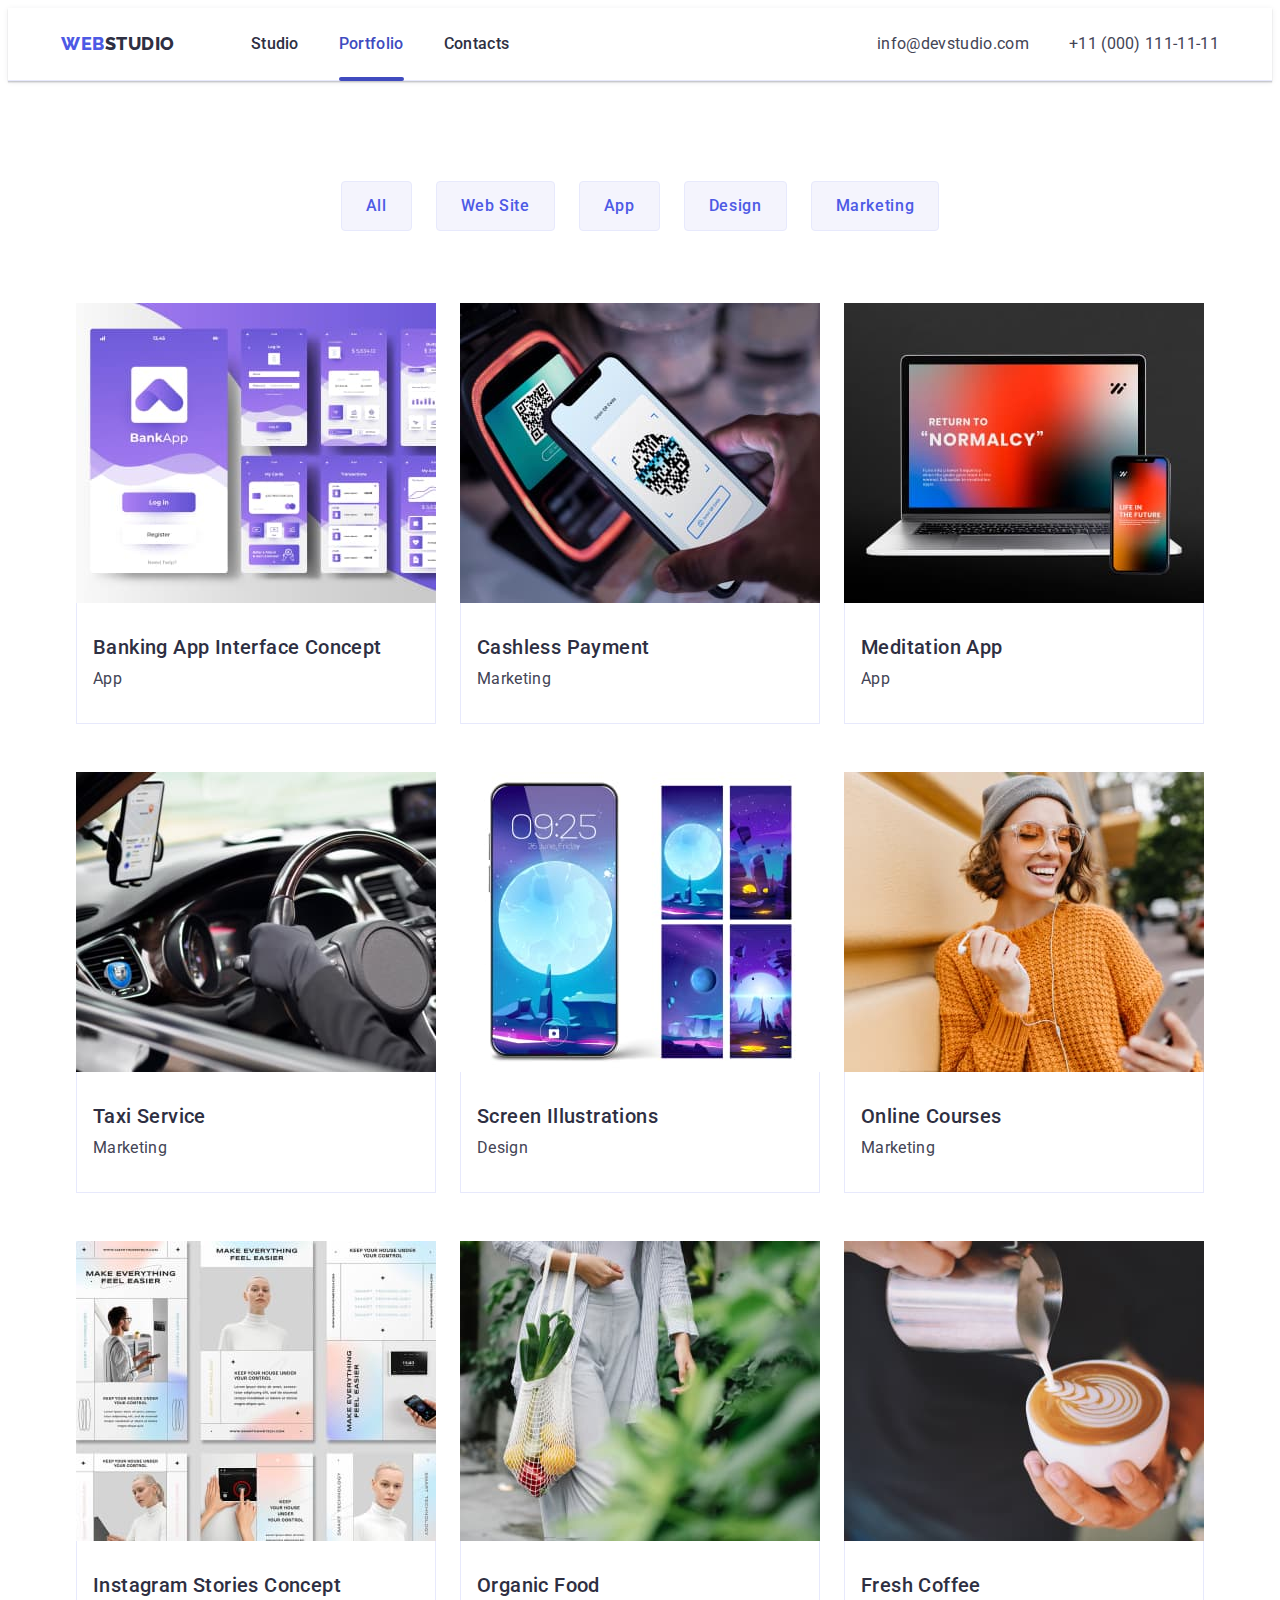
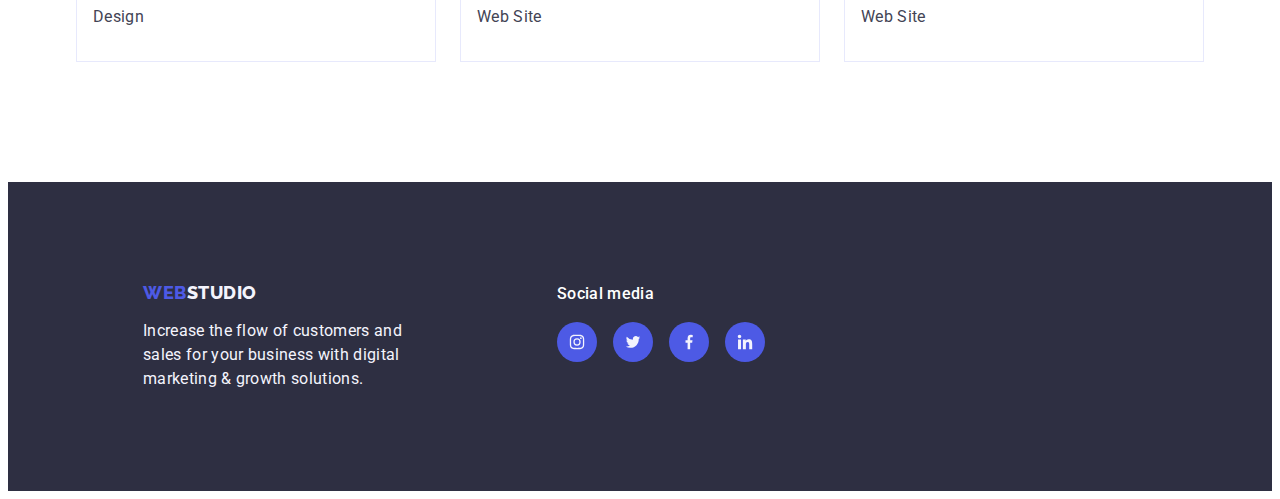
==== commit d6f63ccb: "last" ====
--- a/portfolio.html
+++ b/portfolio.html
@@ -60,7 +60,7 @@
 
     <main>
       <section class="section">
-        <div class="container">
+        <div class="container portfolio-container">
           <h1 class="visually-hidden">buttons</h1>
 
           <ul class="buttons list">
--- a/css/style.css
+++ b/css/style.css
@@ -156,12 +156,17 @@
   transition: color 250ms cubic-bezier(0.4, 0, 0.2, 1);
 }
 
+.header-contacts {
+  transition: color 250ms cubic-bezier(0.4, 0, 0.2, 1);
+}
+
 .header-link-soc {
   font-weight: 400;
   font-size: 16px;
   line-height: 1.5;
   letter-spacing: 0.02em;
   color: #434455;
+  transition: color 250ms cubic-bezier(0.4, 0, 0.2, 1);
 }
 
 .header-link-soc:hover,
@@ -418,13 +423,15 @@
   background-color: #404bbf;
 }
 
-.costumers {
-  padding: 120px 0;
-}
-
-.costumers-container {
+.customers {
+  padding-top: 120px;
   padding-bottom: 120px;
 }
+
+/* .customers-container {
+  padding-top: 120px;
+  padding-bottom: 120px;
+} */
 
 .customers-title {
   font-size: 36px;
@@ -433,7 +440,6 @@
   letter-spacing: 0.02em;
   text-transform: capitalize;
   color: var(--logo-color);
-  margin-top: 120px;
   margin-bottom: 72px;
 }
 
@@ -631,9 +637,11 @@
 
 /*-----------------SECTION-----------------*/
 
+.portfolio-container {
+  padding-bottom: 120px;
+}
+
 .section {
-  /* padding-top: 96px;
-  padding-bottom: 120px; */
   display: block;
   transition: box-shadow 250ms cubic-bezier(0.4, 0, 0.2, 1);
 }
@@ -680,7 +688,11 @@
 }
 
 .section-work:hover .section-cover-text {
-  transform: translate(0);
+  transform: translateY(0%);
+}
+
+.section-work:focus .section-cover-text {
+  transform: translateY(0%);
 }
 
 .section-activity {
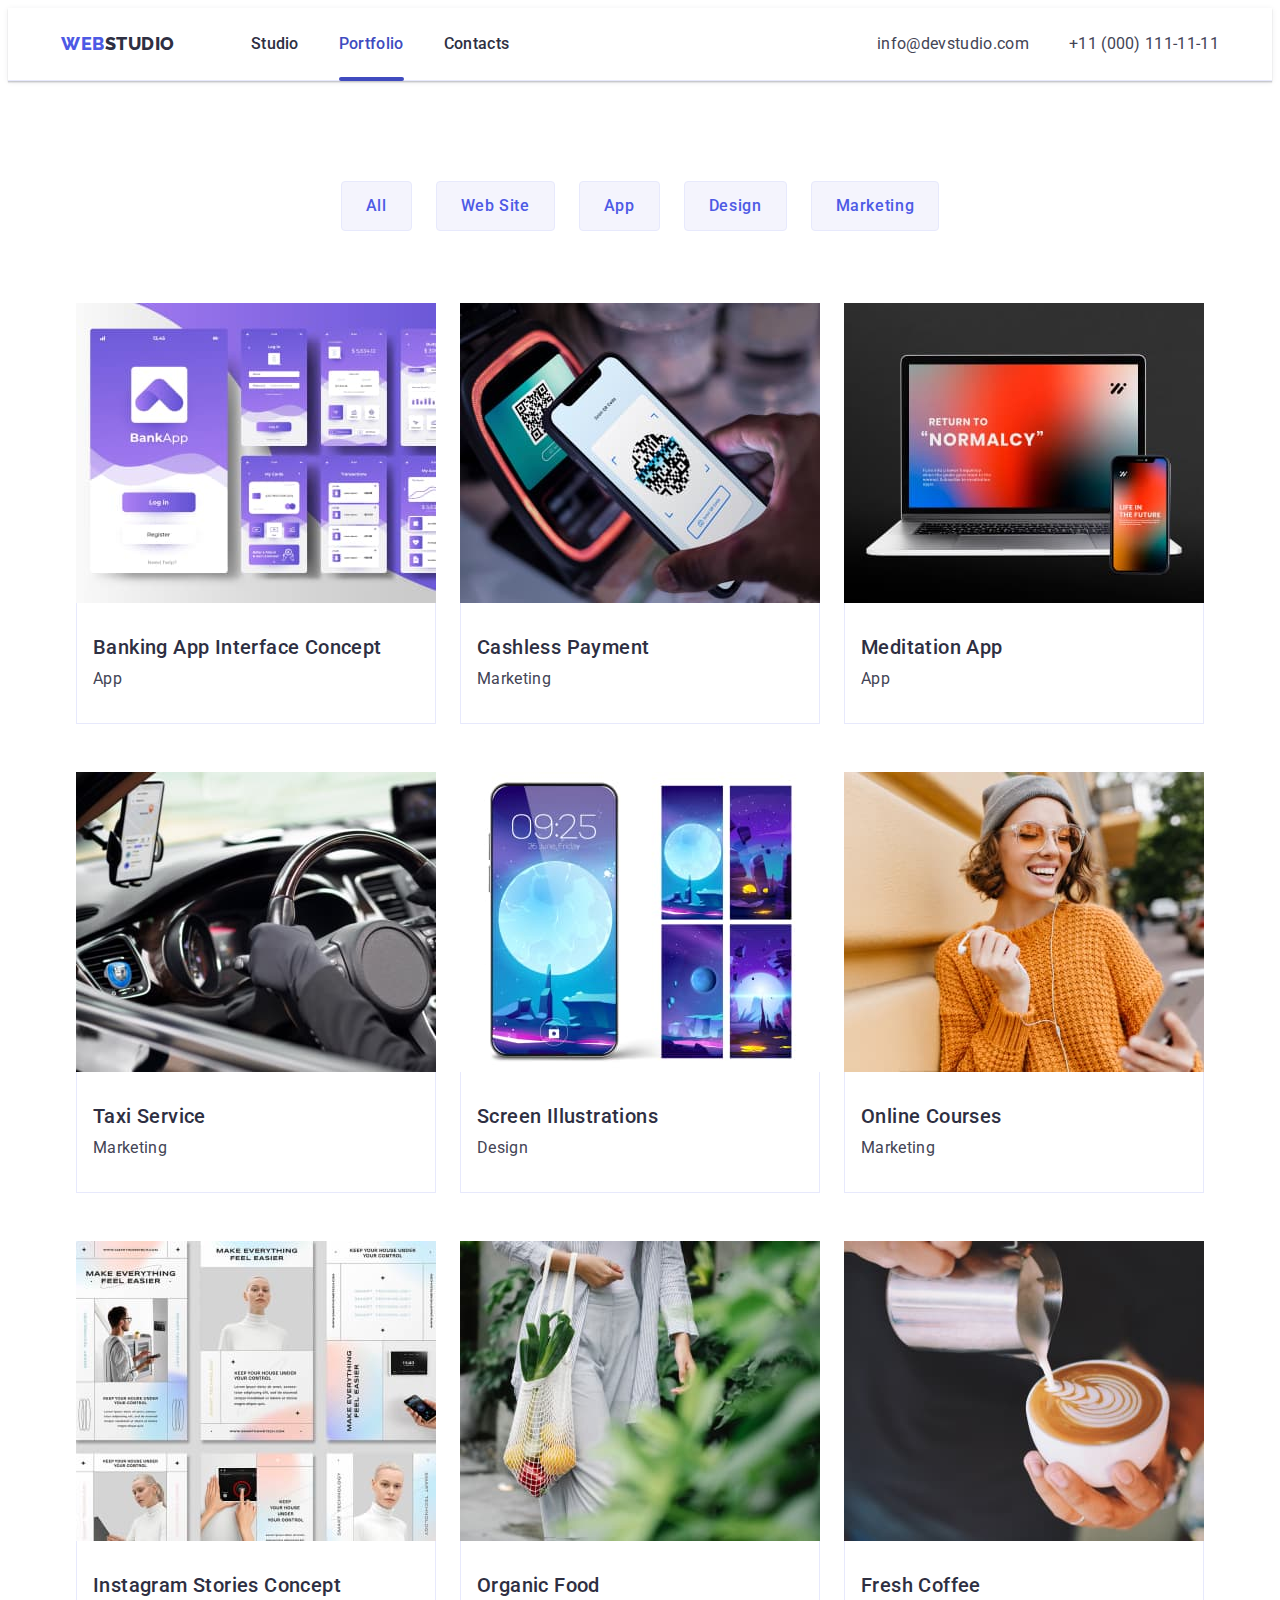
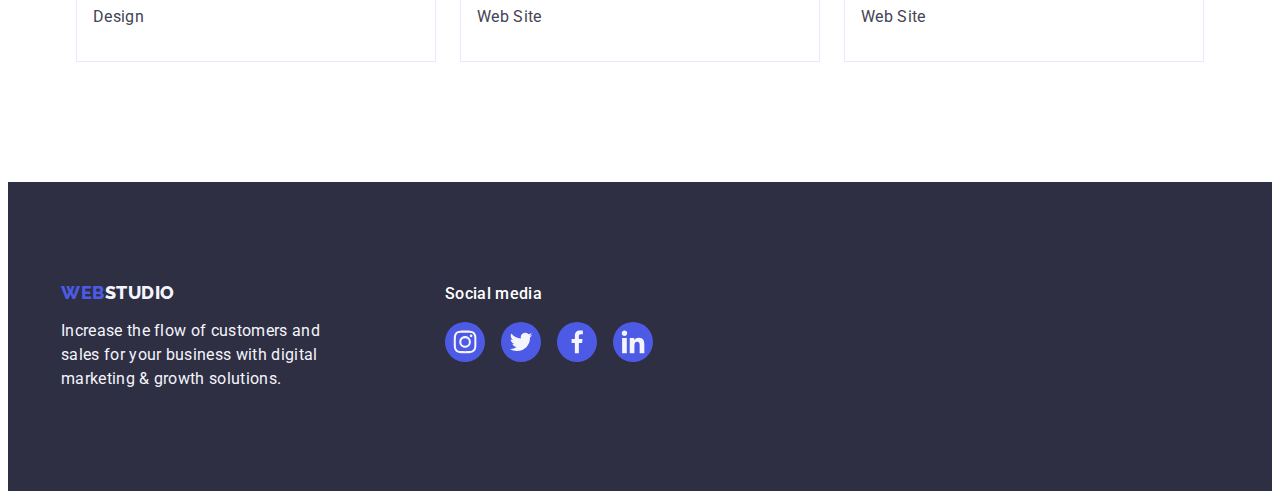
==== commit e51846de: "13-06" ====
--- a/portfolio.html
+++ b/portfolio.html
@@ -59,7 +59,7 @@
     </header>
 
     <main>
-      <section class="section">
+      <section class="all-section">
         <div class="container portfolio-container">
           <h1 class="visually-hidden">buttons</h1>
 
@@ -279,8 +279,8 @@
     </main>
 
     <footer class="footer">
-      <div class="all-footer">
-        <div class="container footer-container">
+      <div class="all-footer container">
+        <div class="footer-container">
           <a class="footer-name link" href="./index.html"
             >Web<span class="name">Studio</span></a
           >
@@ -289,7 +289,7 @@
             digital marketing & growth solutions.
           </p>
         </div>
-        <div class="container footer-social">
+        <div class="footer-social">
           <p class="footer-soc-title">Social media</p>
           <ul class="footer-soc-list">
             <li class="footer-soc-item">
--- a/css/style.css
+++ b/css/style.css
@@ -275,7 +275,7 @@
   justify-content: center;
   height: 112px;
   background-color: var(--safari-color);
-  padding: 24px 100px;
+  /* padding: 24px 100px; */
   border-radius: 4px;
   margin-bottom: 8px;
 }
@@ -385,7 +385,7 @@
   letter-spacing: 0.02em;
   color: #434455;
   text-align: center;
-  /* padding-bottom: 32px; */
+  margin-bottom: 8px;
 }
 
 .made-soc-list {
@@ -393,7 +393,7 @@
   gap: 24px;
   justify-content: center;
   align-items: center;
-  padding: 32px 0;
+  /* padding: 32px 0; */
 }
 
 .made-soc-item {
@@ -465,7 +465,7 @@
   justify-content: center;
   color: #8e8f99;
   transition: border-color 250ms cubic-bezier(0.4, 0, 0.2, 1),
-    color 250ms cubic-bezier(0.4, 0, 0.2, 1);
+    color 250ms cubic-bezier(0.4, 0, 0.2, 1), box-shadow: 0px 4px 4px rgba(0, 0, 0, 0.25);
 }
 
 .customers-icon {
@@ -482,7 +482,6 @@
 .customers-item:focus .customers-link {
   border: 1px solid #404bbf;
   box-shadow: 0px 4px 4px rgba(0, 0, 0, 0.25);
-  border-radius: 4px;
 }
 
 /*----------FOOTER-----------*/
@@ -492,14 +491,14 @@
   /* height: 312px; */
   padding-top: 100px;
   padding-bottom: 100px;
-  display: flex;
+  /* display: flex; */
 }
 
 .all-footer {
   display: flex;
   align-items: baseline;
   /* gap: 120px; */
-  margin-left: 120px;
+  /* margin-left: 120px; */
 }
 
 .footer-container {
@@ -681,17 +680,21 @@
   padding: 32px 16px;
 }
 
-.section-work {
+/* .section-work {
   /* width: calc((100%-48px) / 3); */
-  background-color: #ffffff;
-  overflow: hidden;
-}
+  /* background-color: #ffffff;
+  overflow: hidden; */
+/* } */ 
 
 .section-work:hover .section-cover-text {
   transform: translateY(0%);
 }
 
 .section-work:focus .section-cover-text {
+  transform: translateY(0%);
+}
+
+.section:focus .section-cover-text {
   transform: translateY(0%);
 }
 
